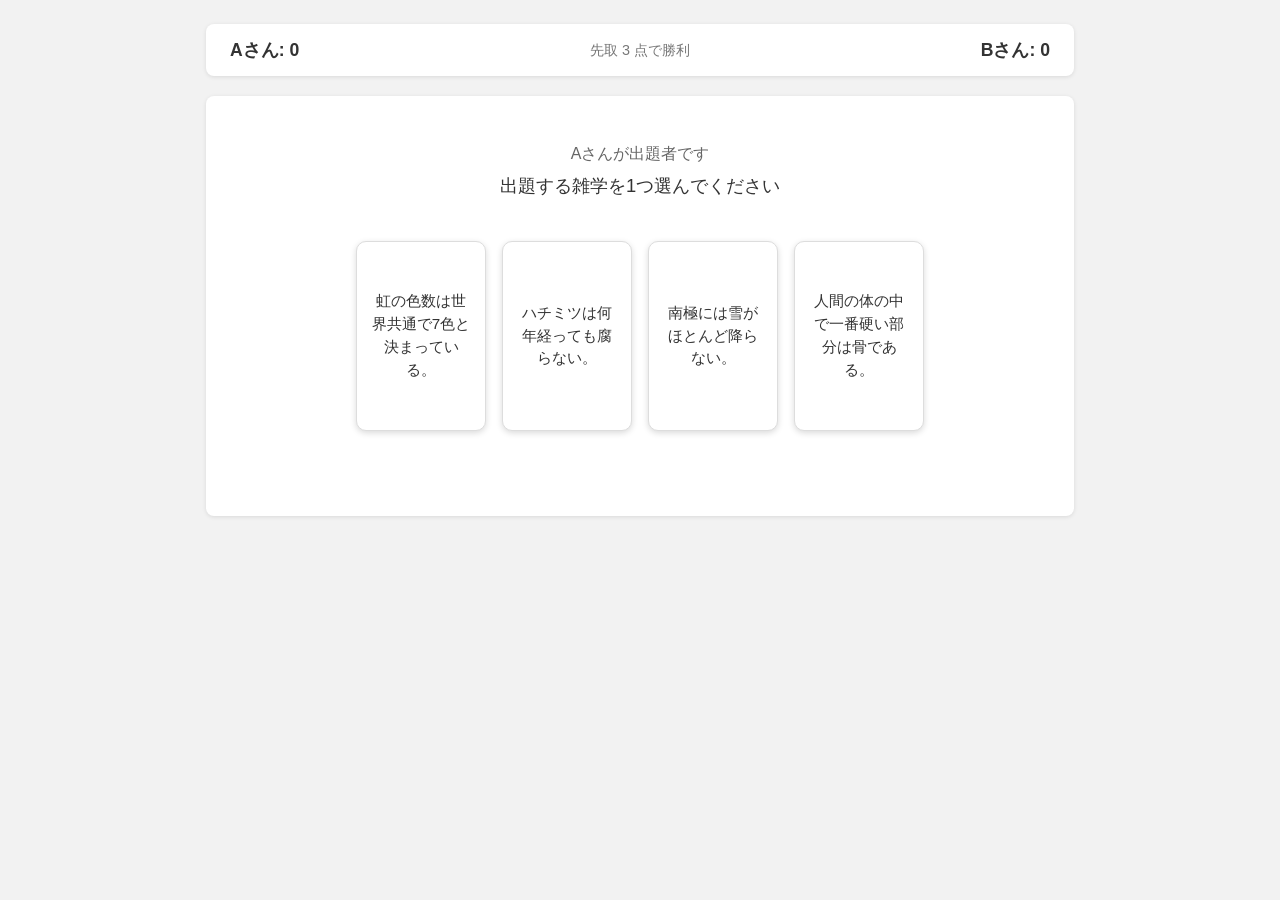
==== index.html @ a93644d4 "Add files via upload" ====
<!DOCTYPE html>
<html lang="ja">
<head>
<meta charset="UTF-8">
<meta name="viewport" content="width=device-width, initial-scale=1.0">
<title>雑学カードバトル</title>
<link rel="stylesheet" href="style.css">
</head>
<body>
<div id="app">

  <header id="score-board">
    <div class="player-score" id="score-a">Aさん: 0</div>
    <div class="target-info">先取 <span id="target-score">3</span> 点で勝利</div>
    <div class="player-score" id="score-b">Bさん: 0</div>
  </header>

  <main id="game-screen">
    <p id="turn-indicator"></p>

    <section id="phase-select" class="phase hidden">
      <p class="phase-message">出題する雑学を1つ選んでください</p>
      <div id="card-row" class="card-row"></div>
    </section>

    <section id="phase-guess" class="phase hidden">
      <p class="phase-message">この雑学は本当？ウソ？</p>
      <div class="card card-large" id="guess-card"></div>
      <div class="guess-buttons">
        <button id="btn-true" class="btn btn-true" type="button">本当</button>
        <button id="btn-false" class="btn btn-false" type="button">ウソ</button>
      </div>
    </section>

    <section id="phase-turn-result" class="phase hidden">
      <h2 id="result-heading"></h2>
      <div class="card card-large" id="result-card"></div>
      <p id="result-answer" class="result-answer"></p>
      <p id="result-explanation" class="explanation"></p>
      <button id="btn-next-turn" class="btn" type="button">次のターンへ</button>
    </section>
  </main>

  <section id="result-screen" class="hidden">
    <h1 id="winner-heading"></h1>
    <p id="final-score"></p>
    <h3>この対戦で出題された雑学</h3>
    <div id="history-list"></div>
    <button id="btn-restart" class="btn" type="button">もう一度あそぶ</button>
  </section>

  <div id="card-modal" class="modal hidden">
    <div class="modal-backdrop"></div>
    <div class="card card-expanded" id="modal-card"></div>
    <div class="modal-buttons">
      <button id="btn-decide" class="btn btn-decide" type="button">この雑学に決定する</button>
      <button id="btn-cancel" class="btn btn-cancel" type="button">戻る</button>
    </div>
  </div>

  <div id="pass-overlay" class="modal hidden">
    <div class="modal-backdrop"></div>
    <div class="pass-message">
      <p id="pass-text"></p>
      <button id="btn-pass-ready" class="btn" type="button">準備完了</button>
    </div>
  </div>

</div>

<script type="module" src="gameEngine.js"></script>
<script type="module" src="ui.js"></script>
</body>
</html>
---- style.css ----
* {
  box-sizing: border-box;
}

body {
  margin: 0;
  padding: 0;
  font-family: "Hiragino Kaku Gothic ProN", "Yu Gothic", "Meiryo", sans-serif;
  background: #f2f2f2;
  color: #333;
}

#app {
  max-width: 900px;
  margin: 0 auto;
  padding: 24px 16px 60px;
}

.hidden {
  display: none !important;
}

#score-board {
  display: flex;
  justify-content: space-between;
  align-items: center;
  background: #fff;
  border-radius: 8px;
  padding: 14px 24px;
  margin-bottom: 20px;
  box-shadow: 0 1px 4px rgba(0, 0, 0, 0.1);
}

.player-score {
  font-size: 1.1rem;
  font-weight: bold;
}

.target-info {
  font-size: 0.9rem;
  color: #777;
}

#game-screen {
  background: #fff;
  border-radius: 8px;
  padding: 32px 24px;
  min-height: 420px;
  box-shadow: 0 1px 4px rgba(0, 0, 0, 0.1);
  text-align: center;
}

#turn-indicator {
  color: #666;
  margin-bottom: 8px;
}

.phase-message {
  font-size: 1.15rem;
  margin: 0 0 28px;
}

.card {
  background: #fff;
  border: 1px solid #ddd;
  border-radius: 10px;
  box-shadow: 0 2px 6px rgba(0, 0, 0, 0.15);
  cursor: pointer;
  transition: transform 0.2s ease, box-shadow 0.2s ease;
}

.card-inner {
  height: 100%;
  display: flex;
  align-items: center;
  justify-content: center;
  padding: 14px;
}

.card-text {
  font-size: 0.95rem;
  line-height: 1.5;
  margin: 0;
}

.card-row {
  display: flex;
  align-items: center;
  justify-content: center;
  gap: 16px;
  height: 220px;
}

.row-card {
  width: 130px;
  height: 190px;
  animation: deal-in 0.5s ease-out both;
  animation-delay: var(--delay, 0s);
}

.row-card:hover {
  transform: translateY(-16px) scale(1.04);
  box-shadow: 0 10px 18px rgba(0, 0, 0, 0.25);
  z-index: 10;
}

@keyframes deal-in {
  from {
    opacity: 0;
    transform: translateX(var(--start-x, -160px)) scale(0.85);
  }
  to {
    opacity: 1;
    transform: translateX(0) scale(1);
  }
}

.card-large {
  width: 280px;
  height: 180px;
  margin: 0 auto 24px;
  cursor: default;
}

.card-expanded {
  width: 320px;
  height: 220px;
  cursor: default;
}

.guess-buttons {
  display: flex;
  justify-content: center;
  gap: 20px;
}

.result-answer {
  font-weight: bold;
  margin: 0 0 8px;
}

.explanation {
  max-width: 520px;
  margin: 0 auto;
  padding: 14px 18px;
  background: #f8f8f8;
  border-left: 4px solid #999;
  text-align: left;
  line-height: 1.6;
}

.btn {
  padding: 10px 26px;
  font-size: 1rem;
  border: none;
  border-radius: 6px;
  background: #333;
  color: #fff;
  cursor: pointer;
  margin-top: 20px;
}

.btn:hover {
  background: #555;
}

.btn-true {
  background: #2b7a4b;
  margin-top: 0;
}
.btn-true:hover {
  background: #35995c;
}

.btn-false {
  background: #a33333;
  margin-top: 0;
}
.btn-false:hover {
  background: #c24444;
}

.btn-cancel {
  background: #888;
}
.btn-cancel:hover {
  background: #999;
}

.modal {
  position: fixed;
  inset: 0;
  z-index: 100;
  display: flex;
  flex-direction: column;
  align-items: center;
  justify-content: center;
}

.modal-backdrop {
  position: absolute;
  inset: 0;
  background: rgba(0, 0, 0, 0.55);
}

.card-expanded,
.pass-message {
  position: relative;
  z-index: 1;
}

.modal-buttons {
  position: relative;
  z-index: 1;
  display: flex;
  gap: 16px;
  margin-top: 20px;
}

.pass-message {
  background: #fff;
  border-radius: 10px;
  padding: 32px 40px;
  text-align: center;
  max-width: 360px;
}

#result-screen {
  background: #fff;
  border-radius: 8px;
  padding: 40px 24px;
  text-align: center;
  box-shadow: 0 1px 4px rgba(0, 0, 0, 0.1);
}

#winner-heading {
  font-size: 1.8rem;
  margin: 0 0 8px;
}

#final-score {
  color: #555;
  margin: 0 0 24px;
}

#history-list {
  text-align: left;
  max-width: 560px;
  margin: 0 auto;
}

.history-item {
  border-top: 1px solid #eee;
  padding: 14px 0;
}

.history-item:first-child {
  border-top: none;
}

.history-turn {
  font-weight: bold;
  margin: 0 0 4px;
}

.history-answer {
  margin: 0 0 4px;
  color: #444;
}

.history-explanation {
  margin: 0;
  color: #777;
  font-size: 0.9rem;
}

@media (max-width: 480px) {
  .card-row {
    gap: 8px;
  }
  .row-card {
    width: 78px;
    height: 130px;
  }
  .card-large {
    width: 220px;
    height: 150px;
  }
  .card-expanded {
    width: 240px;
    height: 170px;
  }
}
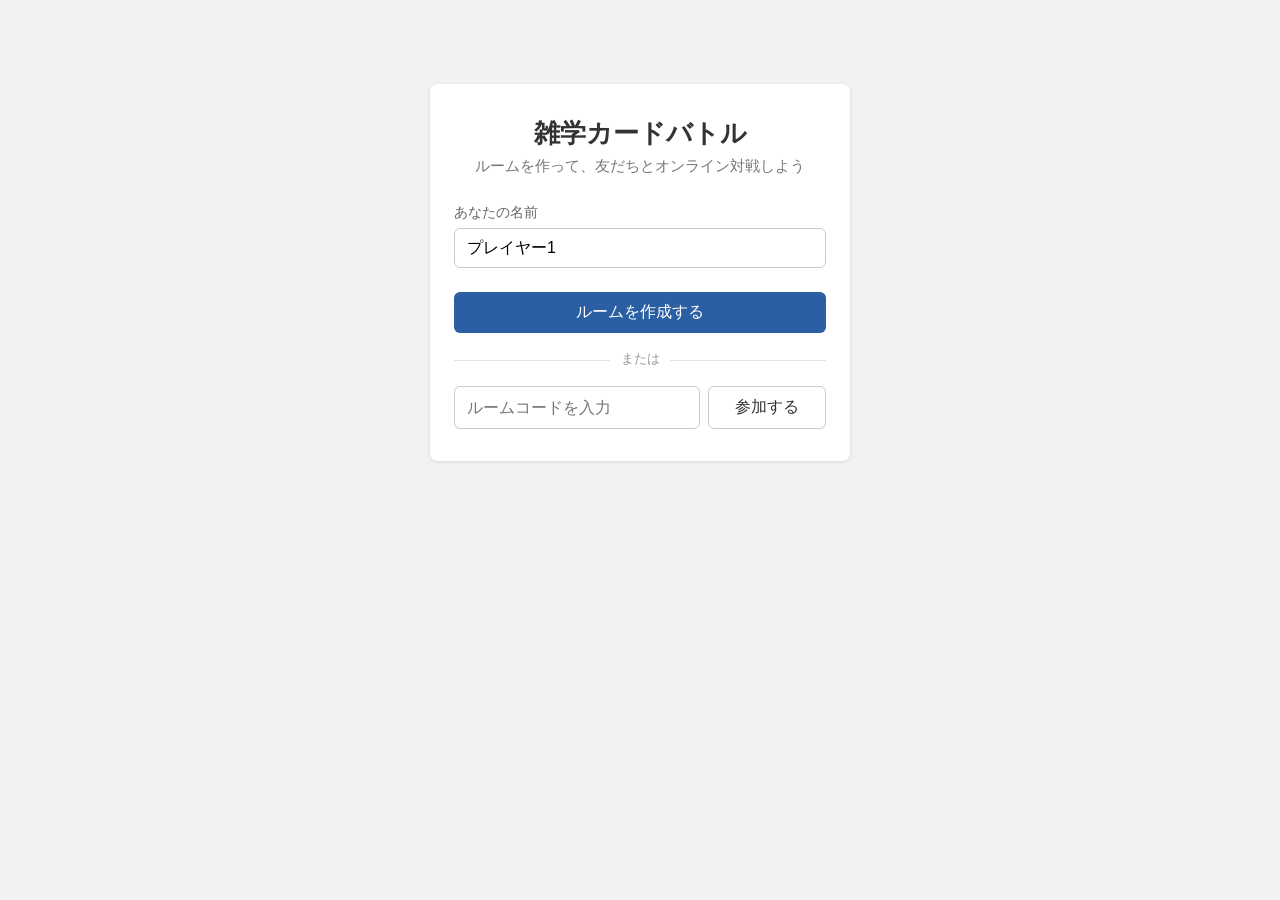
==== commit 03d9b4ba: "Add files via upload" ====
--- a/index.html
+++ b/index.html
@@ -9,45 +9,122 @@
 <body>
 <div id="app">
 
-  <header id="score-board">
-    <div class="player-score" id="score-a">Aさん: 0</div>
-    <div class="target-info">先取 <span id="target-score">3</span> 点で勝利</div>
-    <div class="player-score" id="score-b">Bさん: 0</div>
-  </header>
+  <!-- ============ タイトル / ルーム選択画面 ============ -->
+  <section id="screen-title" class="screen">
+    <div class="panel title-panel">
+      <h1 class="app-title">雑学カードバトル</h1>
+      <p class="app-subtitle">ルームを作って、友だちとオンライン対戦しよう</p>
 
-  <main id="game-screen">
-    <p id="turn-indicator"></p>
+      <div class="field-group">
+        <label for="input-player-name">あなたの名前</label>
+        <input type="text" id="input-player-name" maxlength="10" placeholder="プレイヤー名" value="プレイヤー1">
+      </div>
 
-    <section id="phase-select" class="phase hidden">
-      <p class="phase-message">出題する雑学を1つ選んでください</p>
-      <div id="card-row" class="card-row"></div>
+      <div class="title-actions">
+        <button id="btn-create-room" class="btn btn-primary btn-block" type="button">ルームを作成する</button>
+
+        <div class="divider"><span>または</span></div>
+
+        <div class="join-row">
+          <input type="text" id="input-room-code" maxlength="6" placeholder="ルームコードを入力" autocomplete="off">
+          <button id="btn-join-room" class="btn btn-outline" type="button">参加する</button>
+        </div>
+      </div>
+
+      <p id="title-error" class="field-error hidden"></p>
+    </div>
+  </section>
+
+  <!-- ============ ルーム待機画面 ============ -->
+  <section id="screen-room" class="screen hidden">
+    <div class="panel room-panel">
+      <button id="btn-leave-room" class="link-btn" type="button">&larr; タイトルに戻る</button>
+
+      <h2 class="room-heading">対戦ルーム</h2>
+
+      <div class="room-code-box">
+        <span class="room-code-label">ルームコード</span>
+        <span id="room-code-value" class="room-code-value">------</span>
+        <button id="btn-copy-code" class="btn btn-small btn-outline" type="button">コピー</button>
+      </div>
+
+      <div id="room-status" class="room-status">
+        <span class="spinner" id="room-spinner"></span>
+        <span id="room-status-text">相手の参加を待っています…</span>
+      </div>
+
+      <div class="player-slots">
+        <div class="player-slot" id="slot-host">
+          <div class="player-avatar" id="slot-host-avatar">A</div>
+          <div class="player-info">
+            <p class="player-name" id="slot-host-name">-</p>
+            <p class="player-role">ホスト</p>
+          </div>
+          <span class="ready-badge" id="slot-host-ready">準備中</span>
+        </div>
+        <div class="player-slot is-empty" id="slot-guest">
+          <div class="player-avatar" id="slot-guest-avatar">B</div>
+          <div class="player-info">
+            <p class="player-name" id="slot-guest-name">未参加</p>
+            <p class="player-role">ゲスト</p>
+          </div>
+          <span class="ready-badge" id="slot-guest-ready">未参加</span>
+        </div>
+      </div>
+
+      <div class="room-actions">
+        <button id="btn-toggle-ready" class="btn btn-true" type="button">準備完了にする</button>
+        <button id="btn-start-game" class="btn btn-primary hidden" type="button">対戦を開始する</button>
+      </div>
+
+      <button id="btn-demo-opponent" class="link-btn demo-link" type="button">［動作確認用］相手を参加させる</button>
+    </div>
+  </section>
+
+  <!-- ============ ゲーム画面（既存） ============ -->
+  <div id="screen-game" class="screen hidden">
+
+    <header id="score-board">
+      <div class="player-score" id="score-a">Aさん: 0</div>
+      <div class="target-info">先取 <span id="target-score">3</span> 点で勝利</div>
+      <div class="player-score" id="score-b">Bさん: 0</div>
+    </header>
+
+    <main id="game-screen">
+      <p id="turn-indicator"></p>
+
+      <section id="phase-select" class="phase hidden">
+        <p class="phase-message">出題する雑学を1つ選んでください</p>
+        <div id="card-row" class="card-row"></div>
+      </section>
+
+      <section id="phase-guess" class="phase hidden">
+        <p class="phase-message">この雑学は本当？ウソ？</p>
+        <div class="card card-large" id="guess-card"></div>
+        <div class="guess-buttons">
+          <button id="btn-true" class="btn btn-true" type="button">本当</button>
+          <button id="btn-false" class="btn btn-false" type="button">ウソ</button>
+        </div>
+      </section>
+
+      <section id="phase-turn-result" class="phase hidden">
+        <h2 id="result-heading"></h2>
+        <div class="card card-large" id="result-card"></div>
+        <p id="result-answer" class="result-answer"></p>
+        <p id="result-explanation" class="explanation"></p>
+        <button id="btn-next-turn" class="btn" type="button">次のターンへ</button>
+      </section>
+    </main>
+
+    <section id="result-screen" class="hidden">
+      <h1 id="winner-heading"></h1>
+      <p id="final-score"></p>
+      <h3>この対戦で出題された雑学</h3>
+      <div id="history-list"></div>
+      <button id="btn-restart" class="btn" type="button">もう一度あそぶ</button>
     </section>
 
-    <section id="phase-guess" class="phase hidden">
-      <p class="phase-message">この雑学は本当？ウソ？</p>
-      <div class="card card-large" id="guess-card"></div>
-      <div class="guess-buttons">
-        <button id="btn-true" class="btn btn-true" type="button">本当</button>
-        <button id="btn-false" class="btn btn-false" type="button">ウソ</button>
-      </div>
-    </section>
-
-    <section id="phase-turn-result" class="phase hidden">
-      <h2 id="result-heading"></h2>
-      <div class="card card-large" id="result-card"></div>
-      <p id="result-answer" class="result-answer"></p>
-      <p id="result-explanation" class="explanation"></p>
-      <button id="btn-next-turn" class="btn" type="button">次のターンへ</button>
-    </section>
-  </main>
-
-  <section id="result-screen" class="hidden">
-    <h1 id="winner-heading"></h1>
-    <p id="final-score"></p>
-    <h3>この対戦で出題された雑学</h3>
-    <div id="history-list"></div>
-    <button id="btn-restart" class="btn" type="button">もう一度あそぶ</button>
-  </section>
+  </div>
 
   <div id="card-modal" class="modal hidden">
     <div class="modal-backdrop"></div>
@@ -70,5 +147,6 @@
 
 <script type="module" src="gameEngine.js"></script>
 <script type="module" src="ui.js"></script>
+<script type="module" src="room.js"></script>
 </body>
-</html>
+</html>
--- a/style.css
+++ b/style.css
@@ -274,6 +274,322 @@
   font-size: 0.9rem;
 }
 
+/* ============ タイトル / ルーム画面 ============ */
+
+.screen {
+  animation: fade-in 0.25s ease-out both;
+}
+
+@keyframes fade-in {
+  from {
+    opacity: 0;
+    transform: translateY(6px);
+  }
+  to {
+    opacity: 1;
+    transform: translateY(0);
+  }
+}
+
+.panel {
+  background: #fff;
+  border-radius: 8px;
+  padding: 32px 24px;
+  box-shadow: 0 1px 4px rgba(0, 0, 0, 0.1);
+  text-align: center;
+}
+
+.title-panel {
+  max-width: 420px;
+  margin: 60px auto;
+}
+
+.app-title {
+  margin: 0 0 6px;
+  font-size: 1.6rem;
+}
+
+.app-subtitle {
+  margin: 0 0 28px;
+  color: #777;
+  font-size: 0.92rem;
+}
+
+.field-group {
+  text-align: left;
+  margin-bottom: 24px;
+}
+
+.field-group label {
+  display: block;
+  font-size: 0.85rem;
+  color: #666;
+  margin-bottom: 6px;
+}
+
+.field-group input[type="text"],
+.join-row input[type="text"] {
+  width: 100%;
+  padding: 10px 12px;
+  font-size: 1rem;
+  border: 1px solid #ccc;
+  border-radius: 6px;
+  font-family: inherit;
+}
+
+.field-group input[type="text"]:focus,
+.join-row input[type="text"]:focus {
+  outline: none;
+  border-color: #888;
+}
+
+.title-actions {
+  text-align: left;
+}
+
+.btn-block {
+  width: 100%;
+  margin-top: 0;
+}
+
+.btn-primary {
+  background: #2b5fa3;
+}
+.btn-primary:hover {
+  background: #3a72bc;
+}
+
+.btn-outline {
+  background: #fff;
+  color: #333;
+  border: 1px solid #ccc;
+}
+.btn-outline:hover {
+  background: #f2f2f2;
+}
+
+.btn-small {
+  padding: 6px 14px;
+  font-size: 0.85rem;
+  margin-top: 0;
+}
+
+.divider {
+  position: relative;
+  text-align: center;
+  margin: 18px 0;
+  color: #999;
+  font-size: 0.8rem;
+}
+
+.divider::before,
+.divider::after {
+  content: "";
+  position: absolute;
+  top: 50%;
+  width: 42%;
+  border-top: 1px solid #e2e2e2;
+}
+.divider::before {
+  left: 0;
+}
+.divider::after {
+  right: 0;
+}
+
+.join-row {
+  display: flex;
+  gap: 8px;
+}
+
+.join-row .btn {
+  margin-top: 0;
+  white-space: nowrap;
+}
+
+.field-error {
+  margin: 16px 0 0;
+  color: #a33333;
+  font-size: 0.85rem;
+  text-align: left;
+}
+
+/* ---- ルーム待機画面 ---- */
+
+.room-panel {
+  max-width: 480px;
+  margin: 40px auto;
+  position: relative;
+}
+
+.link-btn {
+  background: none;
+  border: none;
+  color: #666;
+  font-size: 0.85rem;
+  cursor: pointer;
+  padding: 0;
+  display: block;
+  text-align: left;
+  margin-bottom: 12px;
+}
+.link-btn:hover {
+  color: #333;
+  text-decoration: underline;
+}
+
+.room-heading {
+  margin: 0 0 20px;
+  font-size: 1.3rem;
+}
+
+.room-code-box {
+  display: flex;
+  align-items: center;
+  justify-content: center;
+  gap: 10px;
+  background: #f8f8f8;
+  border-radius: 8px;
+  padding: 14px;
+  margin-bottom: 18px;
+}
+
+.room-code-label {
+  font-size: 0.8rem;
+  color: #777;
+}
+
+.room-code-value {
+  font-size: 1.3rem;
+  font-weight: bold;
+  letter-spacing: 0.15em;
+  font-family: "Courier New", monospace;
+}
+
+.room-status {
+  display: flex;
+  align-items: center;
+  justify-content: center;
+  gap: 10px;
+  color: #666;
+  font-size: 0.9rem;
+  margin-bottom: 22px;
+  min-height: 20px;
+}
+
+.spinner {
+  width: 14px;
+  height: 14px;
+  border: 2px solid #ccc;
+  border-top-color: #2b5fa3;
+  border-radius: 50%;
+  animation: spin 0.8s linear infinite;
+}
+
+@keyframes spin {
+  to {
+    transform: rotate(360deg);
+  }
+}
+
+.player-slots {
+  display: flex;
+  flex-direction: column;
+  gap: 12px;
+  margin-bottom: 24px;
+}
+
+.player-slot {
+  display: flex;
+  align-items: center;
+  gap: 14px;
+  border: 1px solid #e2e2e2;
+  border-radius: 8px;
+  padding: 12px 16px;
+  text-align: left;
+  transition: opacity 0.2s ease;
+}
+
+.player-slot.is-empty {
+  opacity: 0.55;
+  border-style: dashed;
+}
+
+.player-avatar {
+  width: 40px;
+  height: 40px;
+  min-width: 40px;
+  border-radius: 50%;
+  background: #333;
+  color: #fff;
+  display: flex;
+  align-items: center;
+  justify-content: center;
+  font-weight: bold;
+}
+
+.player-info {
+  flex: 1;
+}
+
+.player-name {
+  margin: 0;
+  font-weight: bold;
+}
+
+.player-role {
+  margin: 2px 0 0;
+  font-size: 0.78rem;
+  color: #888;
+}
+
+.ready-badge {
+  font-size: 0.78rem;
+  padding: 4px 10px;
+  border-radius: 999px;
+  white-space: nowrap;
+}
+
+.badge-ready {
+  background: #e3f3e9;
+  color: #2b7a4b;
+}
+
+.badge-waiting {
+  background: #fdf3e0;
+  color: #a3781f;
+}
+
+.badge-empty {
+  background: #eee;
+  color: #999;
+}
+
+.room-actions {
+  display: flex;
+  justify-content: center;
+  gap: 14px;
+  margin-bottom: 20px;
+}
+
+.room-actions .btn {
+  margin-top: 0;
+}
+
+.room-note {
+  font-size: 0.78rem;
+  color: #999;
+  line-height: 1.5;
+  margin: 0 0 10px;
+}
+
+.demo-link {
+  text-align: center;
+  margin: 0 auto;
+  font-size: 0.78rem;
+  color: #aaa;
+}
+
 @media (max-width: 480px) {
   .card-row {
     gap: 8px;
@@ -290,4 +606,15 @@
     width: 240px;
     height: 170px;
   }
-}
+  .title-panel,
+  .room-panel {
+    margin: 24px auto;
+    padding: 24px 18px;
+  }
+  .join-row {
+    flex-direction: column;
+  }
+  .room-actions {
+    flex-direction: column;
+  }
+}
